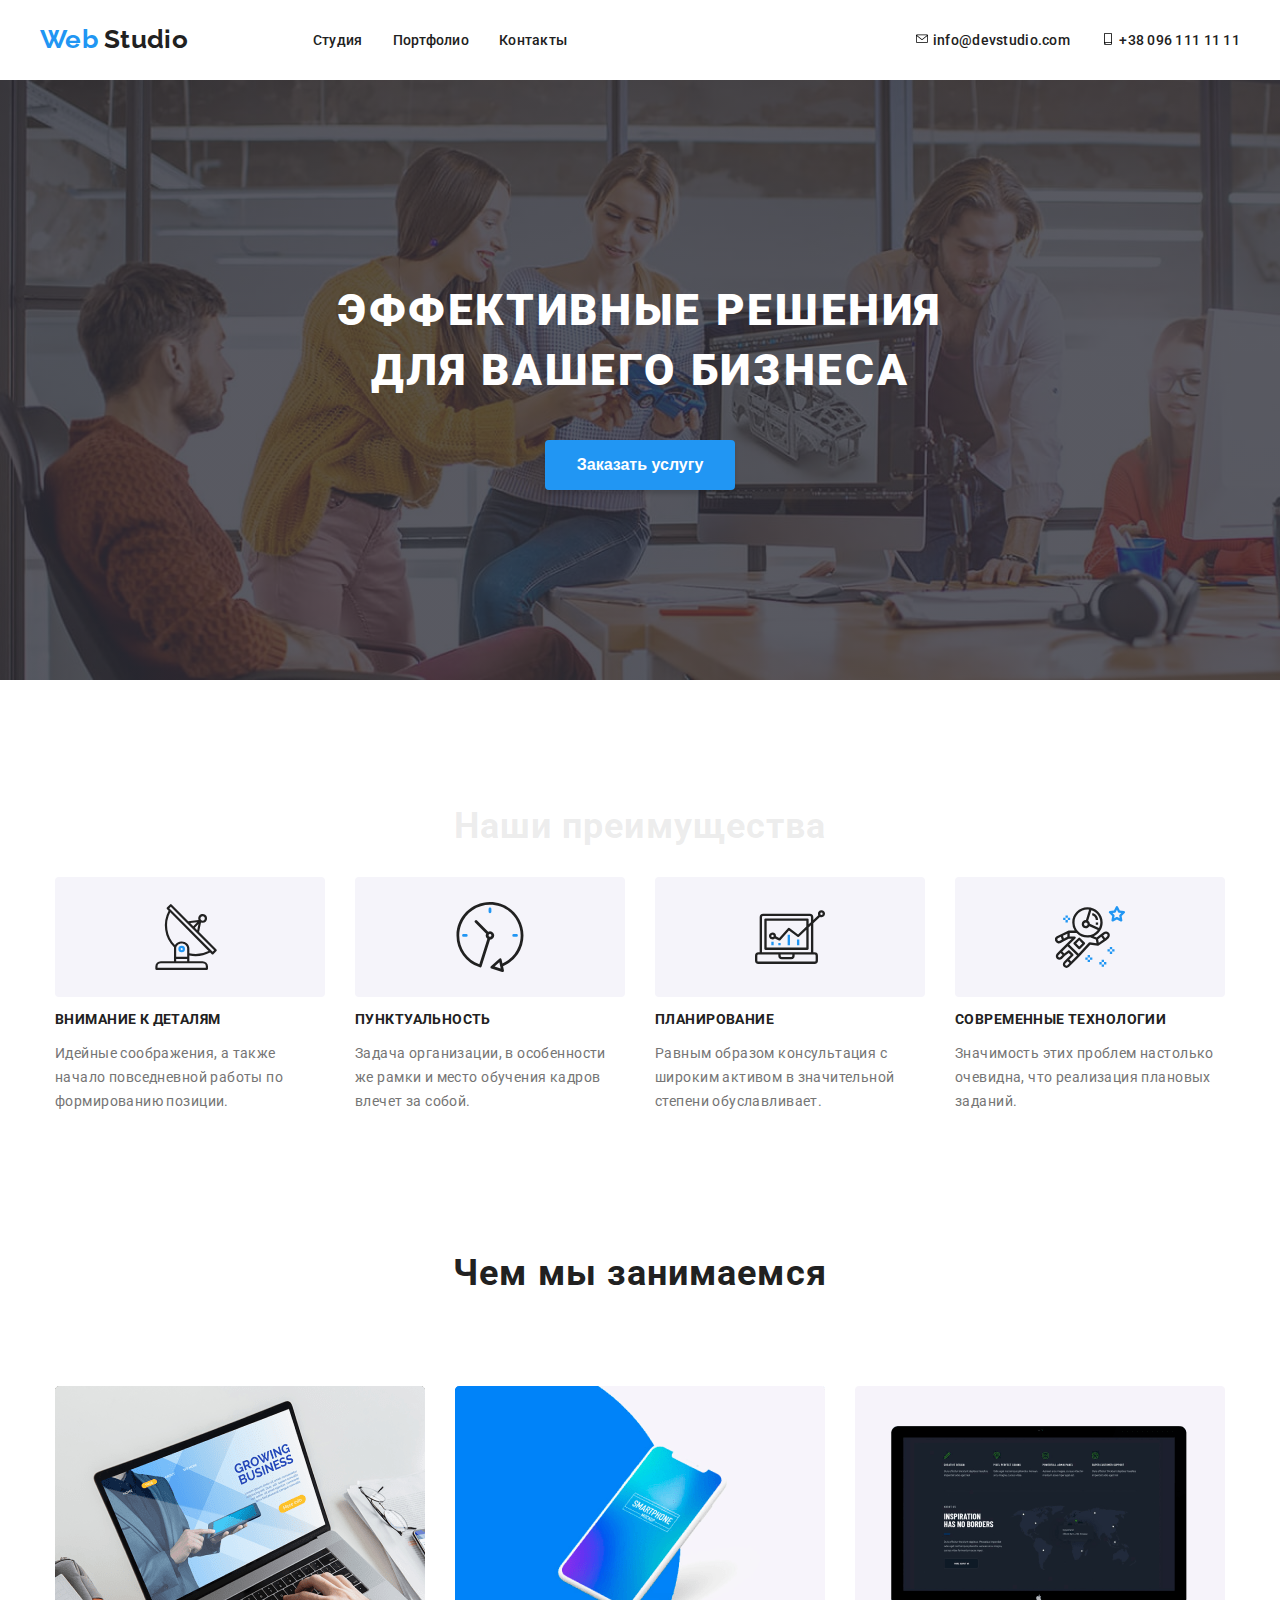
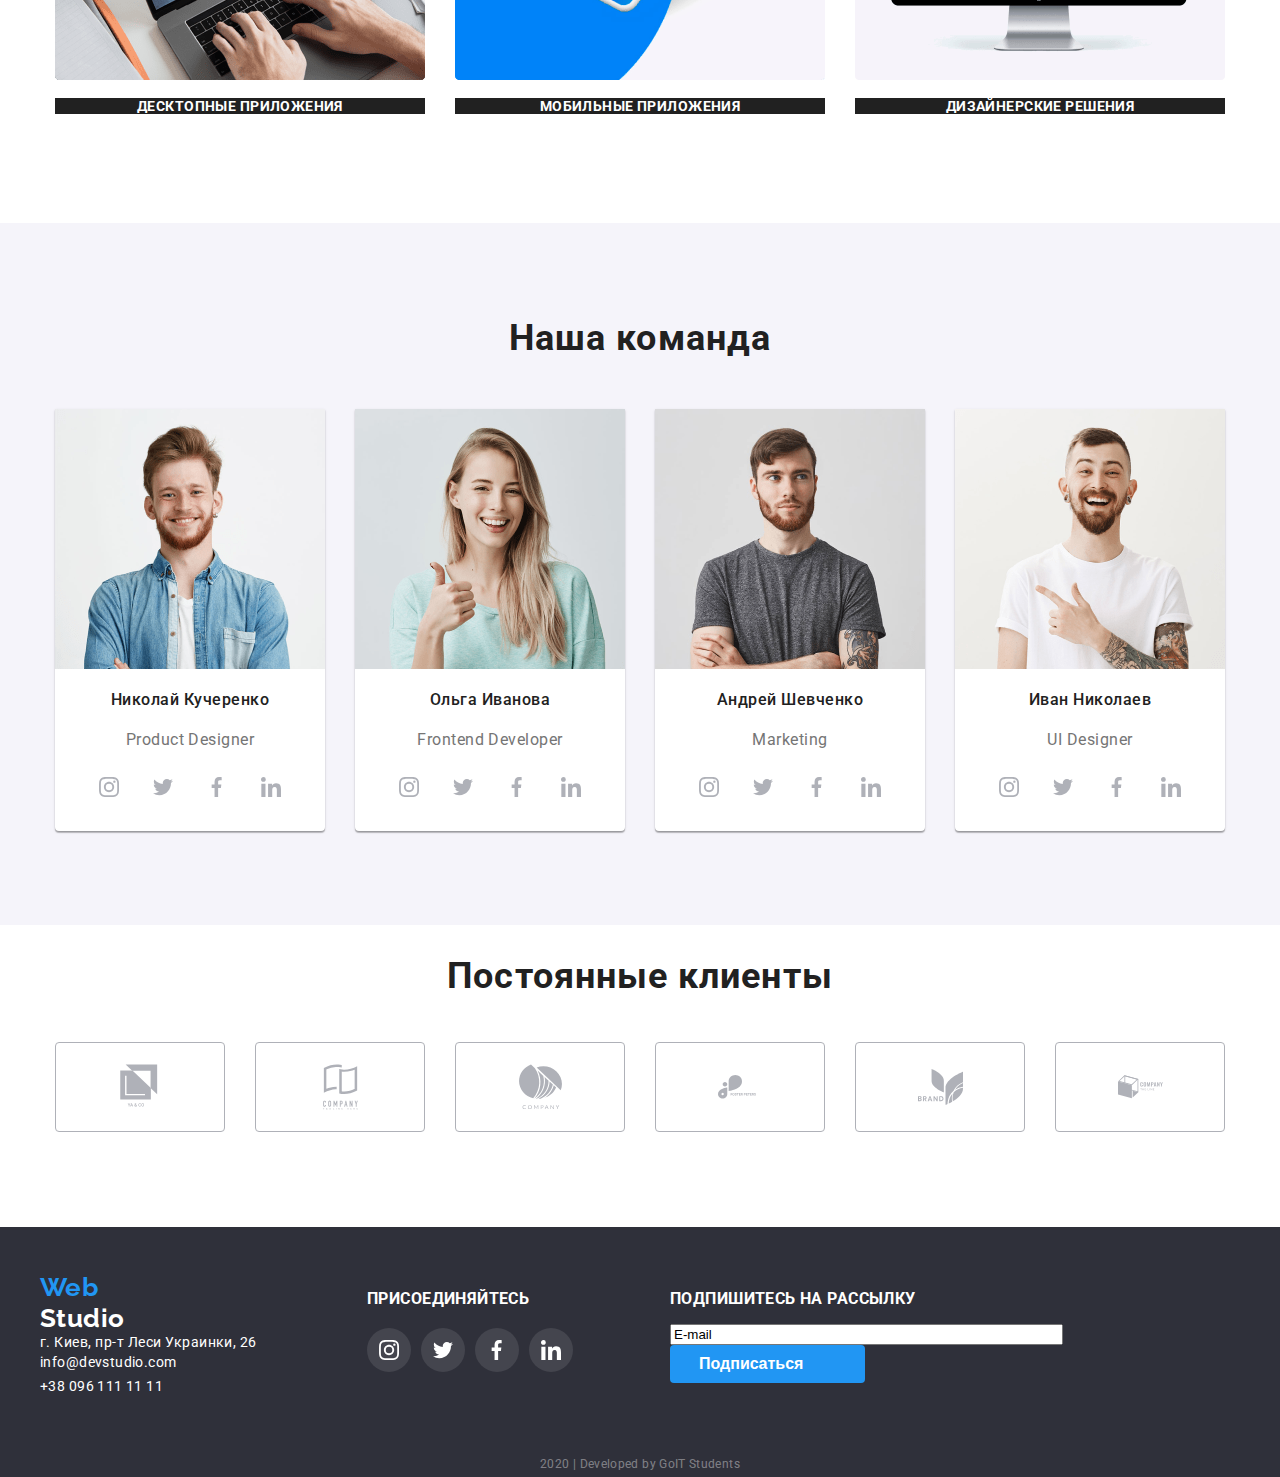
==== index.html @ 15212d1f "1 comm" ====
<!DOCTYPE html>
<html lang="ru">
<head>
  <meta charset="UTF-8">
  <link rel="stylesheet" href="https://fonts.googleapis.com/css2?family=Raleway:wght@400;700;900&family=Roboto:wght@400;700;900&display=swap"> 
  <link rel="stylesheet" href="css/main.css">
  <title>Web Studio</title>
</head>
<body>
  <header>
    <div class="conteiner conteiner-header">
    <nav class="nav-conteiner">
      <a href="/" class="logo"><span class="logo-one">Web</span> Studio</a>
      <ul>
        <li><a href="./index.html">Студия</a></li>
        <li><a href="./portfolio.html">Портфолио</a></li>
        <li><a href="#">Контакты</a></li>
      </ul>
    </nav>
    <div class="contacts">
      <ul>
        <li class="contackt-hover">
          <a href="mailto:info@devstudio.com">
            <svg class="icon-contact">
              <use href="img/sprite.svg#icon-mail"></use>
            </svg>
            info@devstudio.com</a>
        </li>
        <li class="contackt-hover">
          <a href="tel:+380961111111">
            <svg class="icon-contact">
              <use href="img/sprite.svg#icon-phone"></use>
            </svg>
            +38 096 111 11 11</a>
        </li>
      </ul>
    </div>
    </div>
  </header>
  <main>
    <section class="main-section">
      <div class="container hero-section-1 hero-section-2"> 
        <h1 class="hero-title">Эффективные решения для вашего бизнеса</h1>
        <button href="#" class="button-h1">Заказать услугу</button>
      </div>
    </section>
    <section class="qualities">  
      <div class="conteiner qualities-conteiner">
        <h2 class="visually-hidden">Наши преимущества</h2>
        <ul class="qualities-li">
          <li>
            <div class="qualities-box1">
              <a href="" aria-label="satelit" class="border-qualities satelit">
                <svg class="qualities-icon icon-satelit">
                  <use xlink:href="./img/sprite.svg#icon-satelit"></use>
                </svg>
              </a>
              <h3 class="section-subtitle">Внимание к деталям</h3>
              <p>Идейные соображения, 
                а также начало повседневной работы по формированию позиции.</p>
            </div>
          </li>
          <li>
            <div class="qualities-box2">
              <a href="" aria-label="clock" class="border-qualities clock">
                <svg class="qualities-icon icon-clock">
                  <use xlink:href="./img/sprite.svg#icon-clock"></use>
                </svg>
              </a>
              <h3 class="section-subtitle">Пунктуальность</h3>
              <p>Задача организации, 
                в особенности же рамки и место обучения кадров влечет за собой.</p>
            </div>
          </li>
          <li>
            <div class="qualities-box3">
              <a href="" aria-label="laptop" class="border-qualities laptop">
                <svg class="qualities-icon icon-laptop">
                  <use xlink:href="./img/sprite.svg#icon-laptop"></use>
                </svg>
              </a>
              <h3 class="section-subtitle">Планирование</h3>
              <p>Равным образом консультация 
                с широким активом в значительной степени обуславливает.</p>
            </div>
          </li>
          <li>
            <div class="qualities-box4">
              <a href="" aria-label="astronaut" class="border-qualities cosmoman">
                <svg class="qualities-icon icon-astronaut">
                  <use xlink:href="./img/sprite.svg#icon-astronaut"></use>
                </svg>
              </a>
              <h3 class="section-subtitle">Современные технологии</h3>
              <p>Значимость этих проблем настолько очевидна, 
                что реализация плановых заданий.</p>
            </div>
          </li>
        </ul> 
      </div>      
    </section>
    <section class="what-we-do">
      <div class="conteiner we-do-conteiner">
        <h2 class="we-do-item">Чем мы занимаемся</h2>
        <ul class="we-do-li">
          <li>
            <img src="img/desktopapp.png" alt="Десктопные приложения" width="370" height="294">
            <p>Десктопные приложения</p></li>
          <li>
            <img src="img/mobailapp.png" alt="Мобильные приложения" width="370" height="294">
            <p>Мобильные приложения</p></li>
          <li>
            <img src="img/webdesig.png" alt="Дизайнерские решения" width="370" height="294"> 
            <p>Дизайнерские решения</p></li>
        </ul>
    </div>
    </section>
    <section class="our-team">
      <div class="conteiner team-conteiner">
        <h2 class="team-item">Наша команда</h2>
        <ul class="team-li">
          <li>
            <div class="card-team1">   
              <img src="img/john.png" alt="фото мужчины" width="270" height="260">
              <h4>Николай Кучеренко</h4>
              <span class="profession">Product Designer</span>
              <div class="social-link-profile">
                <ul>
                  <li>
                    <a href="" aria-label="instagram" class="social-icon">
                      <svg class="svg-social instagram-icon">
                        <use xlink:href="./img/sprite.svg#icon-instagram"></use>
                      </svg>
                    </a>
                  </li>
                  <li>
                    <a href="" aria-label="twiter" class="social-icon">
                      <svg class="svg-social twiter-icon">
                        <use xlink:href="./img/sprite.svg#icon-twit"></use>
                      </svg>
                    </a>
                  </li>
                  <li>
                    <a href="" aria-label="facebook" class="social-icon">
                      <svg class="svg-social facebook-icon">
                        <use xlink:href="./img/sprite.svg#icon-facebook"></use>
                      </svg>
                    </a>
                  </li>
                  <li>
                    <a href="" aria-label="linkedin" class="social-icon">
                      <svg class="svg-social linkedin-icon">
                        <use xlink:href="./img/sprite.svg#icon-linkedin"></use>
                      </svg>
                    </a>
                  </li>
                </ul>
              </div>
            </div> 
          </li>
          <li>
            <div class="card-team2">
              <img src="img/marta.png" alt="фото женщины" width="270" height="260">
              <h4>Ольга Иванова</h4>
              <span class="profession">Frontend Developer</span>
              <div class="social-link-profile">
                <ul>
                  <li>
                    <a href="" aria-label="instagram" class="social-icon">
                      <svg class="svg-social instagram-icon">
                        <use xlink:href="./img/sprite.svg#icon-instagram"></use>
                      </svg>
                    </a>
                  </li>
                  <li>
                    <a href="" aria-label="twiter" class="social-icon">
                      <svg class="svg-social twiter-icon">
                        <use xlink:href="./img/sprite.svg#icon-twit"></use>
                      </svg>
                    </a>
                  </li>
                  <li>
                    <a href="" aria-label="facebook" class="social-icon">
                      <svg class="svg-social facebook-icon">
                        <use xlink:href="./img/sprite.svg#icon-facebook"></use>
                      </svg>
                    </a>
                  </li>
                  <li>
                    <a href="" aria-label="linkedin" class="social-icon">
                      <svg class="svg-social linkedin-icon">
                        <use xlink:href="./img/sprite.svg#icon-linkedin"></use>
                      </svg>
                    </a>
                  </li>
                </ul>
              </div>
          </div>
          </li>
          <li>
            <div class="card-team3">
              <img src="img/robert.png" alt="фото мужчины" width="270" height="260">
              <h4>Андрей Шевченко</h4>
              <span class="profession">Marketing</span>
              <div class="social-link-profile">
                <ul>
                  <li>
                    <a href="" aria-label="instagram" class="social-icon">
                      <svg class="svg-social instagram-icon">
                        <use xlink:href="./img/sprite.svg#icon-instagram"></use>
                      </svg>
                    </a>
                  </li>
                  <li>
                    <a href="" aria-label="twiter" class="social-icon">
                      <svg class="svg-social twiter-icon">
                        <use xlink:href="./img/sprite.svg#icon-twit"></use>
                      </svg>
                    </a>
                  </li>
                  <li>
                    <a href="" aria-label="facebook" class="social-icon">
                      <svg class="svg-social facebook-icon">
                        <use xlink:href="./img/sprite.svg#icon-facebook"></use>
                      </svg>
                    </a>
                  </li>
                  <li>
                    <a href="" aria-label="linkedin" class="social-icon">
                      <svg class="svg-social linkedin-icon">
                        <use xlink:href="./img/sprite.svg#icon-linkedin"></use>
                      </svg>
                    </a>
                  </li>
                </ul>
              </div>
            </div>
          </li>
          <li>
            <div class="card-team4">
              <img src="img/martin.png" alt="фото мужчины" width="270" height="260">
              <h4>Иван Николаев</h4>
              <span class="profession">UI Designer</span>
              <div class="social-link-profile">
                <ul>
                  <li>
                    <a href="" aria-label="instagram" class="social-icon">
                      <svg class="svg-social instagram-icon">
                        <use xlink:href="./img/sprite.svg#icon-instagram"></use>
                      </svg>
                    </a>
                  </li>
                  <li>
                    <a href="" aria-label="twiter" class="social-icon">
                      <svg class="svg-social twiter-icon">
                        <use xlink:href="./img/sprite.svg#icon-twit"></use>
                      </svg>
                    </a>
                  </li>
                  <li>
                    <a href="" aria-label="facebook" class="social-icon">
                      <svg class="svg-social facebook-icon">
                        <use xlink:href="./img/sprite.svg#icon-facebook"></use>
                      </svg>
                    </a>
                  </li>
                  <li>
                    <a href="" aria-label="linkedin" class="social-icon">
                      <svg class="svg-social linkedin-icon">
                        <use xlink:href="./img/sprite.svg#icon-linkedin"></use>
                      </svg>
                    </a>
                  </li>
                </ul>
              </div>
            </div>
          </li>
        </ul>
      </div>
    </section>
    <section class="our-clients">
      <div class="conteiner clients">
        <h2>Постоянные клиенты</h2>
        <ul class="our-clients-list">
          <li>
            <a href="#" aria-label="company1" class="link-clients">
              <svg class="clients-link">
                <use xlink:href="./img/sprite.svg#icon-logo-1"></use>
              </svg>
            </a>
          </li>
          <li>
            <a href="#" aria-label="company2" class="link-clients">
              <svg class="clients-link">
                <use xlink:href="./img/sprite.svg#icon-logo-2"></use>
              </svg>
            </a>
          </li>
          <li>
            <a href="#" aria-label="company3" class="link-clients">
              <svg class="clients-link">
                <use xlink:href="./img/sprite.svg#icon-logo-3"></use>
              </svg>
            </a>
          </li>
          <li>
            <a href="#" aria-label="company4" class="link-clients">
              <svg class="clients-link">
                <use xlink:href="./img/sprite.svg#icon-logo-4"></use>
              </svg>
            </a>
          </li>
          <li>
            <a href="#" aria-label="company5" class="link-clients">
              <svg class="clients-link">
                <use xlink:href="./img/sprite.svg#icon-logo-5"></use>
              </svg>
            </a>
          </li>
          <li>
            <a href="#" aria-label="company6" class="link-clients">
              <svg class="clients-link">
                <use xlink:href="./img/sprite.svg#icon-logo-6"></use>
              </svg>
            </a>
          </li>
        </ul>
      </div>
    </section>
  </main>
  <footer>
    <div class="conteiner conte-footer">
      <div class="position-adress">
        <a href="/" class="logo"><span class="logo-one">Web</span> Studio</a>
        <address class="footer-adress">
          <a href="https://www.google.com/maps/place/%D0%B1%D1%83%D0%BB.+%D0%9B%D0%B5%D1%81%D0%B8+%D0%A3%D0%BA%D1%80%D0%B0%D0%B8%D0%BD%D0%BA%D0%B8,+26,+%D0%9A%D0%B8%D0%B5%D0%B2,+02000/data=!4m2!3m1!1s0x40d4cf0e033ecbe9:0x57a4dffefec77da0?sa=X&ved=2ahUKEwi7kYGuuuXpAhXl-SoKHeesCl4Q8gEwAHoECAsQAQ" target="_blank">
          г. Киев, пр-т Леси Украинки, 26</a>
          <div class="footer-contacts footer-phone">
            <a href="mailto:info@devstudio.com">info@devstudio.com</a>
            <a href="tel:+380961111111">+38 096 111 11 11</a>
          </div>  
        </address>
      </div>
      <div class="join-us">
        <h3>присоединяйтесь</h3>
        <div class="footer-link">
          <ul>
            <li>
              <a href="#" aria-label="instagram"  class="footer-social-icons">
                <svg class="footer-icon">
                  <use xlink:href="./img/sprite.svg#icon-instagram"></use>
                </svg>
              </a>
            </li>
            <li>
              <a href="#" aria-label="twiter" class="footer-social-icons">
                <svg class="footer-icon">
                  <use xlink:href="./img/sprite.svg#icon-twit"></use>
                </svg>
              </a>
            </li>
            <li>
              <a href="#" aria-label="facebook" class="footer-social-icons">
                <svg class="footer-icon">
                  <use xlink:href="./img/sprite.svg#icon-facebook"></use>
                </svg>
              </a>
            </li>
            <li>
              <a href="#" aria-label="linkedin" class="footer-social-icons">
                <svg class="footer-icon">
                  <use xlink:href="./img/sprite.svg#icon-linkedin"></use>
                </svg>
              </a>
            </li>
          </ul>
        </div>
      </div>
      <div class="sing-up">
        <h3>Подпишитесь на рассылку</h3>
        <form action="#">
         <input type="text" name="E-mail" value="E-mail" size="46">
         <input type="submit" value="Подпиcаться" class="button2">
        </form>
      </div>  
    </div>
    <div class="dev">2020 | Developed by GoIT Students </div>
  </footer>
</body>
</html>
---- css/main.css ----
:root {
    --font-logo: 'Raleway', sans-serif;
    --font-text: 'Roboto', sans-serif;
    --color-text:  #212121;
    --color-svg: #FFFFFF;
    --bg-color: rgba(47, 48, 58, 0.8);
    --icon-hover: #2196F3;
    --svg-fill: #AFB1B8;
    --footer-icon: rgba(255, 255, 255, 0.1);
    --icon-portfolio: rgba(33, 150, 243, 0.9);
    --clients-hover: #2196F3;

}

body {
    font-family: var(--font-text);
    letter-spacing: 0.03em;
    color: var(--color-text);
    margin: 0;
    
}

.conteiner {
    width: 1200px;
    display: flex;
    margin: auto;
}

a {
    text-decoration: none;
    color: var(--color-text);
    Font-family: var(--font-text);
}

ul {
    list-style-type: none;
}

a:hover, a:focus {
    color: #2196F3;
}

.logo {
    font-family: var(--font-logo);
    font-weight: bold;
    font-style: normal;
    font-size: 26px;
    line-height: 31px;
    margin-right: 85px;
}

.logo-one {
    color: #2196F3;
}

header {
    font-style: normal;
    font-weight: 500;
    font-size: 14px;
    line-height: 16px;
    letter-spacing: 0.02em;
    padding-top: 24px;
    padding-bottom: 25px;
}

.contacts {
    color: #757575;
    margin-left: auto;
    justify-content: row;
}

.contacts li:not(:last-child),
.nav-conteiner li:not(:last-child) {
    margin-right: 30px;
}

.icon-contact {
    width: 16px;
    height: 12px;
}

.contackt-hover:hover {
    fill: #2196F3;
}

.conteiner-header  {
    display: flex;
    justify-content: center;
    padding-left: 15px;
    padding-right: 15px;
   
    margin-bottom: 0;
}

.nav-conteiner {
    display: flex;
    justify-content: center;
    align-items: center;
}

.conteiner-header ul {
    display: flex;
    margin: 0;
}

.hero-section-1 {
    margin: auto;
    height: 600px;
    background-image: linear-gradient(var(--bg-color), var(--bg-color)), url(../img/Header-img.jpg) ;
}

.hero-title {
    margin: auto;
    padding-top: 200px;
    margin-bottom: 40px;
    font-weight: 900;
    font-size: 44px;
    line-height: 60px;
    text-align: center;
    letter-spacing: 0.06em;
    text-transform: uppercase;
    color: #FFFFFF;
    max-width: 700px;
    
}

.button-h1 {
    display: block;
    margin: 0 auto;
    font-weight: bold;
    font-size: 16px;
    line-height: 30px;
    text-align: center;
    color: #FFFFFF;
    background: #2196F3;
    box-shadow: 0px 4px 4px rgba(0, 0, 0, 0.15);
    border-radius: 4px;
    padding: 10px 32px;
    cursor: pointer;
    border: none;
}



.qualities-icon {
    width: 70px;
    height: 70px;
}

.qualities-conteiner,
.we-do-conteiner,
.team-conteiner {
    display: flex;
    flex-direction: column;
    margin-top: 95px;
}

.qualities-li {
    display: flex;
    align-items: center;
    justify-content: space-beteen  ;
    margin: 0;
    margin-left: 15px;
    margin-right: 15px;
    padding: 0;
}

.we-do-conteiner ul {
    display: flex;
    margin: 0;
    padding: 0;
    padding-left: 15px;
    padding-right: 15px;
}

.we-do-item {
    margin-bottom: 92px;
}

.team-conteiner ul {
    display: flex;
    margin: 0;
    padding: 0;
    padding-left: 15px;
    padding-right: 15px;
    justify-content: space-between;
}

.team-conteiner {
    height: 702px;

   
}

.team-item {
    margin-top: 94px;
    margin-bottom: 50px;
}

.card-team1,
.card-team2,
.card-team3,
.card-team4 {
    display: flex;
    flex-direction: column;
    justify-content: flex-start;
    height: 422px;
    width: 270px;
    background: #FFFFFF;
    box-shadow: 0px 2px 1px rgba(0, 0, 0, 0.2), 0px 1px 1px rgba(0, 0, 0, 0.14), 0px 1px 3px rgba(0, 0, 0, 0.12);
    border-radius: 0px 0px 4px 4px;
}


.social-icon {
    margin: 0;
    display: flex;
    justify-content: center;
    align-items: center;
    width: 44px;
    height: 44px;
    border-radius: 50%;
    fill: var(--svg-fill);
}

.social-icon:hover,
.social-icon:focus {
    fill: var(--color-svg);
    background-color: var(--icon-hover);
}

.svg-social {
    width: 20px;
    height: 20px;
}

.clients {
    display: flex;
    justify-content: center;
    flex-direction: column;
    
}

.qualities-li li+li, 
.we-do-li li+li,
.team-li li+li {
    margin-left: 30px;
}

.social-link-profile ul li {
    margin: 0;
}

.social-link-profile ul {
    margin: 16px 32px;
    padding: 0;
}

.border-qualities {
    display: flex;
    justify-content: center;
    align-items: center;
    width: 270px;
    height: 120px;
    background: #F5F4FA;
    border-radius: 4px;
}

.section-subtitle {
    font-weight: bold;
    font-size: 14px;
    line-height: 16px;
    letter-spacing: 0.03em;
    text-transform: uppercase;
}

.qualities p {
    font-size: 14px;
    line-height: 24px;
    letter-spacing: 0.03em;
    font-style: normal;
    font-weight: normal;
    color: #757575;
}


h2 {
    font-weight: bold;
    font-size: 36px;
    line-height: 42px;
    text-align: center;
    letter-spacing: 0.03em;
}

.what-we-do{
    margin-bottom: 92px;
}

.what-we-do p {
    font-style: normal;
    font-weight: bold;
    font-size: 14px;
    line-height: 16px;
    text-align: center;
    letter-spacing: 0.03em;
    text-transform: uppercase;
    color: #FFFFFF;
    background-color: var(--color-text);
    /*бекграунд для подстветки текста*/
}

.our-team {
    font-weight: 500;
    font-size: 16px;
    line-height: 19px;
    text-align: center;
    letter-spacing: 0.03em;
    background: #F5F4FA;
}

.our-team h4 {
    font-weight: 500;
    font-size: 16px;
    line-height: 19px;
    text-align: center;
    letter-spacing: 0.03em;
}

.profession {
    font-weight: normal;
    font-size: 16px;
    line-height: 19px;
    text-align: center;
    letter-spacing: 0.03em;
    color: #757575;
}

footer, footer a {
    background-color: #2F303A;
    color: #FFFFFF;
}

.footer-contacts {
    font-style: normal;
    font-weight: normal;
    font-size: 14px;
    line-height: 24px;
    letter-spacing: 0.03em;
    color: rgba(255, 255, 255, 0.6);
    display: flex;
}

.join-us, .sing-up {
    font-weight: normal;
    font-size: 14px;
    letter-spacing: 0.03em;
    text-transform: uppercase;
    color: #FFFFFF;
}

.dev {
    font-size: 12px;
    line-height: 24px;
    text-align: center;
    letter-spacing: 0.03em;
    color: rgba(255, 255, 255, 0.4);
    height: 25px;
}

.project a {
    font-style: normal; 
    font-weight: 500; 
    font-size: 16px; 
    line-height: 26px; 
    text-align: center; 
    letter-spacing: 0.03em; 
    background: #F5F4FA;
    border-radius: 4px;
}

.project a:hover, .project a:focus {
    color: #FFFFFF;
    background: #2196F3;
}

.project h3 {
    font-style: normal;
    font-weight: bold;
    font-size: 18px;
    line-height: 36px;
    letter-spacing: 0.06em;
}

.our-clients-list {
    display: flex;
    justify-content: space-between;
    padding: 0;
    margin-bottom: 95px;
    padding-left: 15px;
    padding-right: 15px;
}

.our-clients-list li {
    display: flex;
    justify-content: center;
    align-items: center;
    
}


.link-clients {
    display: flex;
    justify-content: center;
    align-items: center;
    width: 170px;
    height: 90px;
    padding: 0;
    border: 1px solid #AFB1B8;
    box-sizing: border-box;
    border-radius: 4px;

}

.link-clients:hover {
    border-color: #2196F3;
}

.clients-link {
    width: 45px;
    height: 50px;
    fill: var(--svg-fill);
}

.link-clients:hover .clients-link {
    fill: #2196F3;
}

.project p {
    font-size: 16px;
    line-height: 30px;
    letter-spacing: 0.03em;
    color: #757575;
}

.our-portfolio {
    display: flex;
    flex-direction: column;
    align-items: cnter;
    justify-content: space-betwen;
}

.project-link {
    display: flex;
    justify-content: center;
    padding: 0;
}

.project-link li {
    background: #F5F4FA;
    
}

.project-link li:not(:first-child) {
    margin-left: 10px;
}

.project-link li a {
    border-radius: 4px;
    padding: 6px 22px;
}

.card-position {
    display: flex;
    flex-wrap: wrap;
    margin-bottom: 94px;
}

.card-li {
    display: flex;
    flex-wrap: wrap;
    padding: 0;
}

.card-portfolio {
    width: 370px;
    height: 404px;
    margin-right: 30px;
    border: 1px solid #EEEEEE;
    box-sizing: border-box;
}

.card-portfolio:hover {
    box-shadow: 1px 4px 6px rgba(0, 0, 0, 0.16), 0px 4px 4px rgba(0, 0, 0, 0.06), 0px 1px 1px rgba(0, 0, 0, 0.12);
}

.first-card:hover img {
    width: 370px;
    height: 294px;
    background-image: linear-gradient(var(--icon-portfolio), var(--icon-portfolio)), url(/img/first-card.jpg);

}

.first-content {
    position: relative;
}

.card-portfolio li:not(img) {
    padding-left: 24px;
}

.card-portfolio:nth-child(n + 4) {
    margin-top: 30px;
}

.card-portfolio:nth-child(3n) {
    margin-right: 0;
}

.card-content h3 {
    margin: 0;
    margin-top: 20px;
    margin-bottom: 4px;
    padding-left: 24px;
}
 
.card-content p {
    margin: 0;
    padding-left: 24px;
    margin-bottom: 20px;
}

.conteiner .contacts {
    margin-left: auto;
    display: flex;
    align-items: center;
}

.footer-adress {
    font-style: normal;
    font-size: 14px;
}

.conte-footer {
    justify-content: space-between;
    height: 225px;
    padding-left: 15px; 
    padding-right: 15px;
}

.position-adress {
    width: 230px;
    flex-direction: column ;
    justify-content: flex-start;
    margin-top: 45px;
}


.footer-phone {
    display: flex;
    flex-direction: column ;

}

.join-us {
    margin-top: 45px;
    width: 206px;
}

.sing-up {
    margin-top: 45px;
    width: 570px;
}

.visually-hidden {
    color: rgba(163, 160, 160, 0.2);;
}

.button2 {
    padding: 10px 62px 10px 29px;
    color: #FFFFFF;
    border-radius: 4px;
    background-color: #2196F3;
    font-weight: bold;
    font-size: 16px;
    border: none;
}

.footer-link ul{
    display: flex;
    padding: 0;
    margin-top: 20px;
}

.footer-link ul li:not(:first-child) {
    margin-left: 10px;
}

.footer-social-icons {
    display: flex;
    margin-right: auto;
    justify-content: center;
    align-items: center;
    width: 44px;
    height: 44px;
    fill: var(--color-svg);
    background-color: var(--footer-icon);
    border-radius: 50%;
}

.footer-social-icons:hover,
.footer-social-icons:focus {
    background-color: var(--icon-hover);
}

.footer-icon {
    width: 20px;
    height: 20px;
}
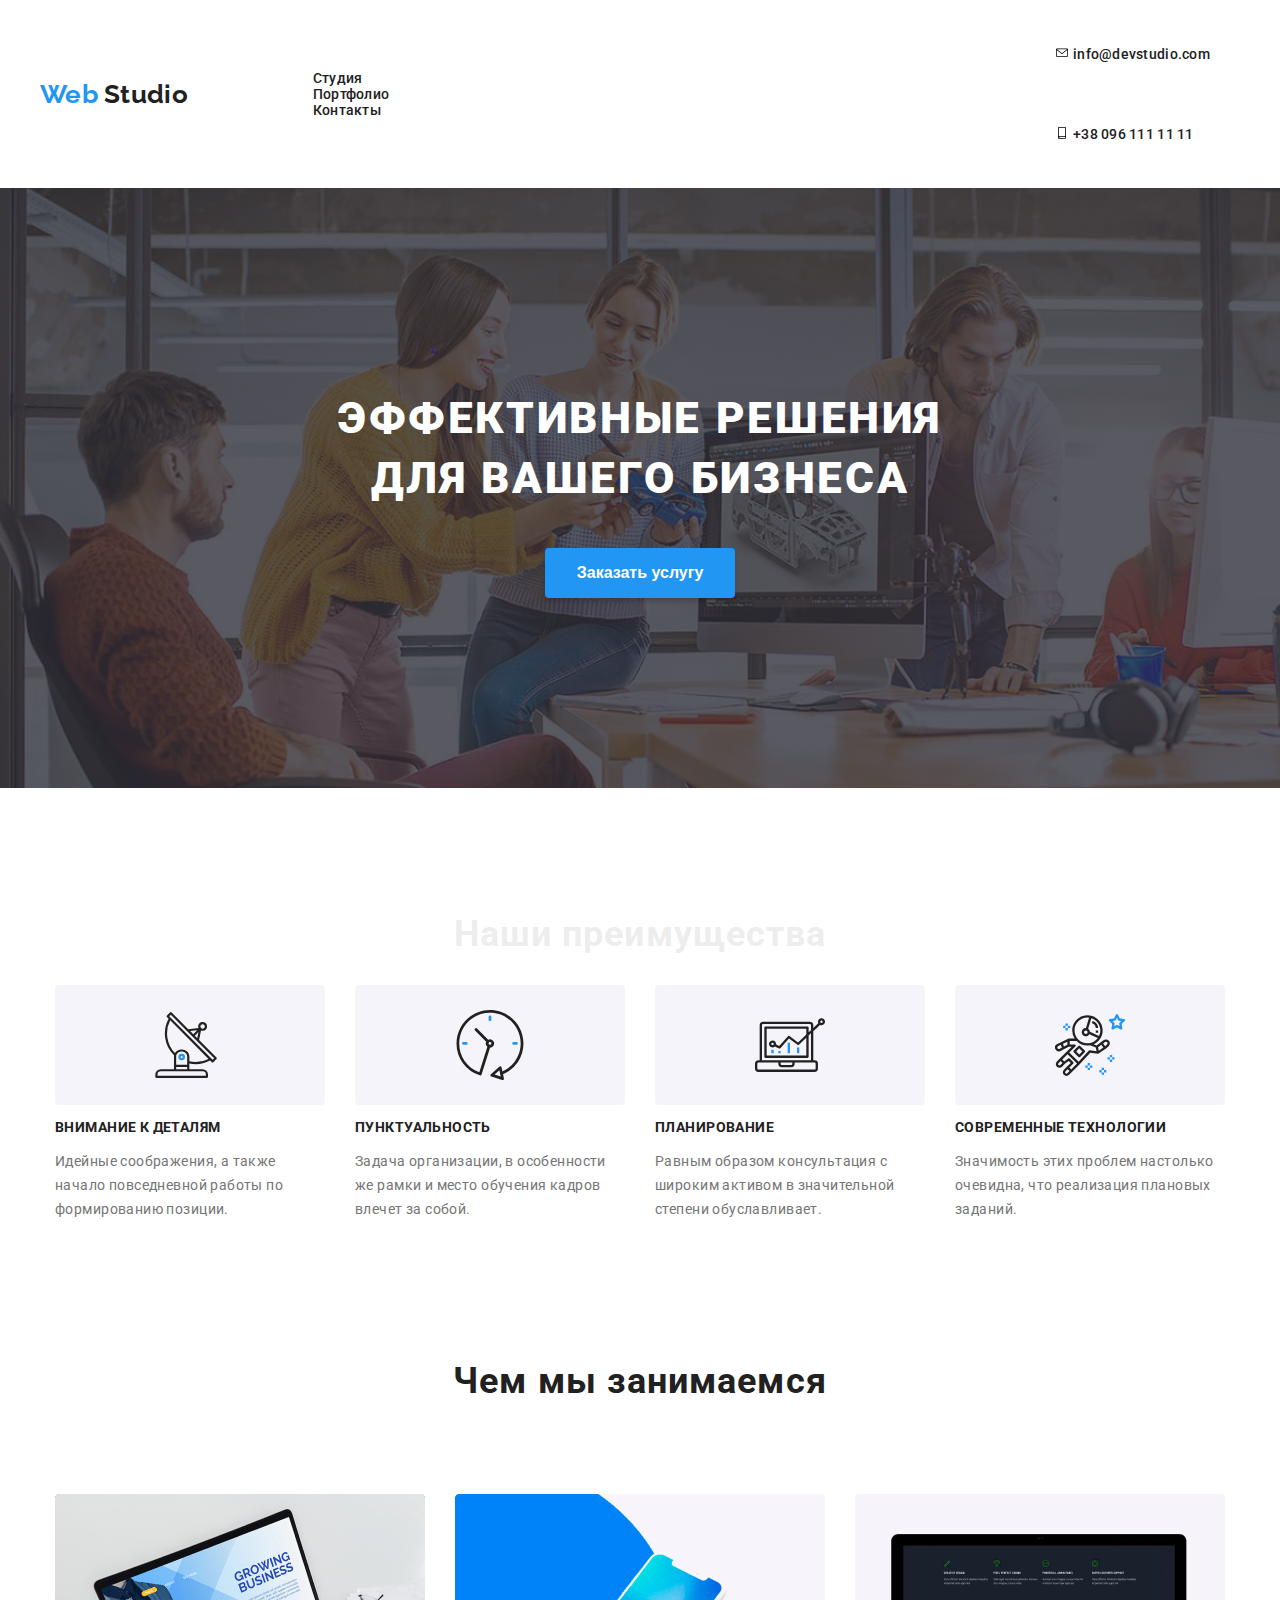
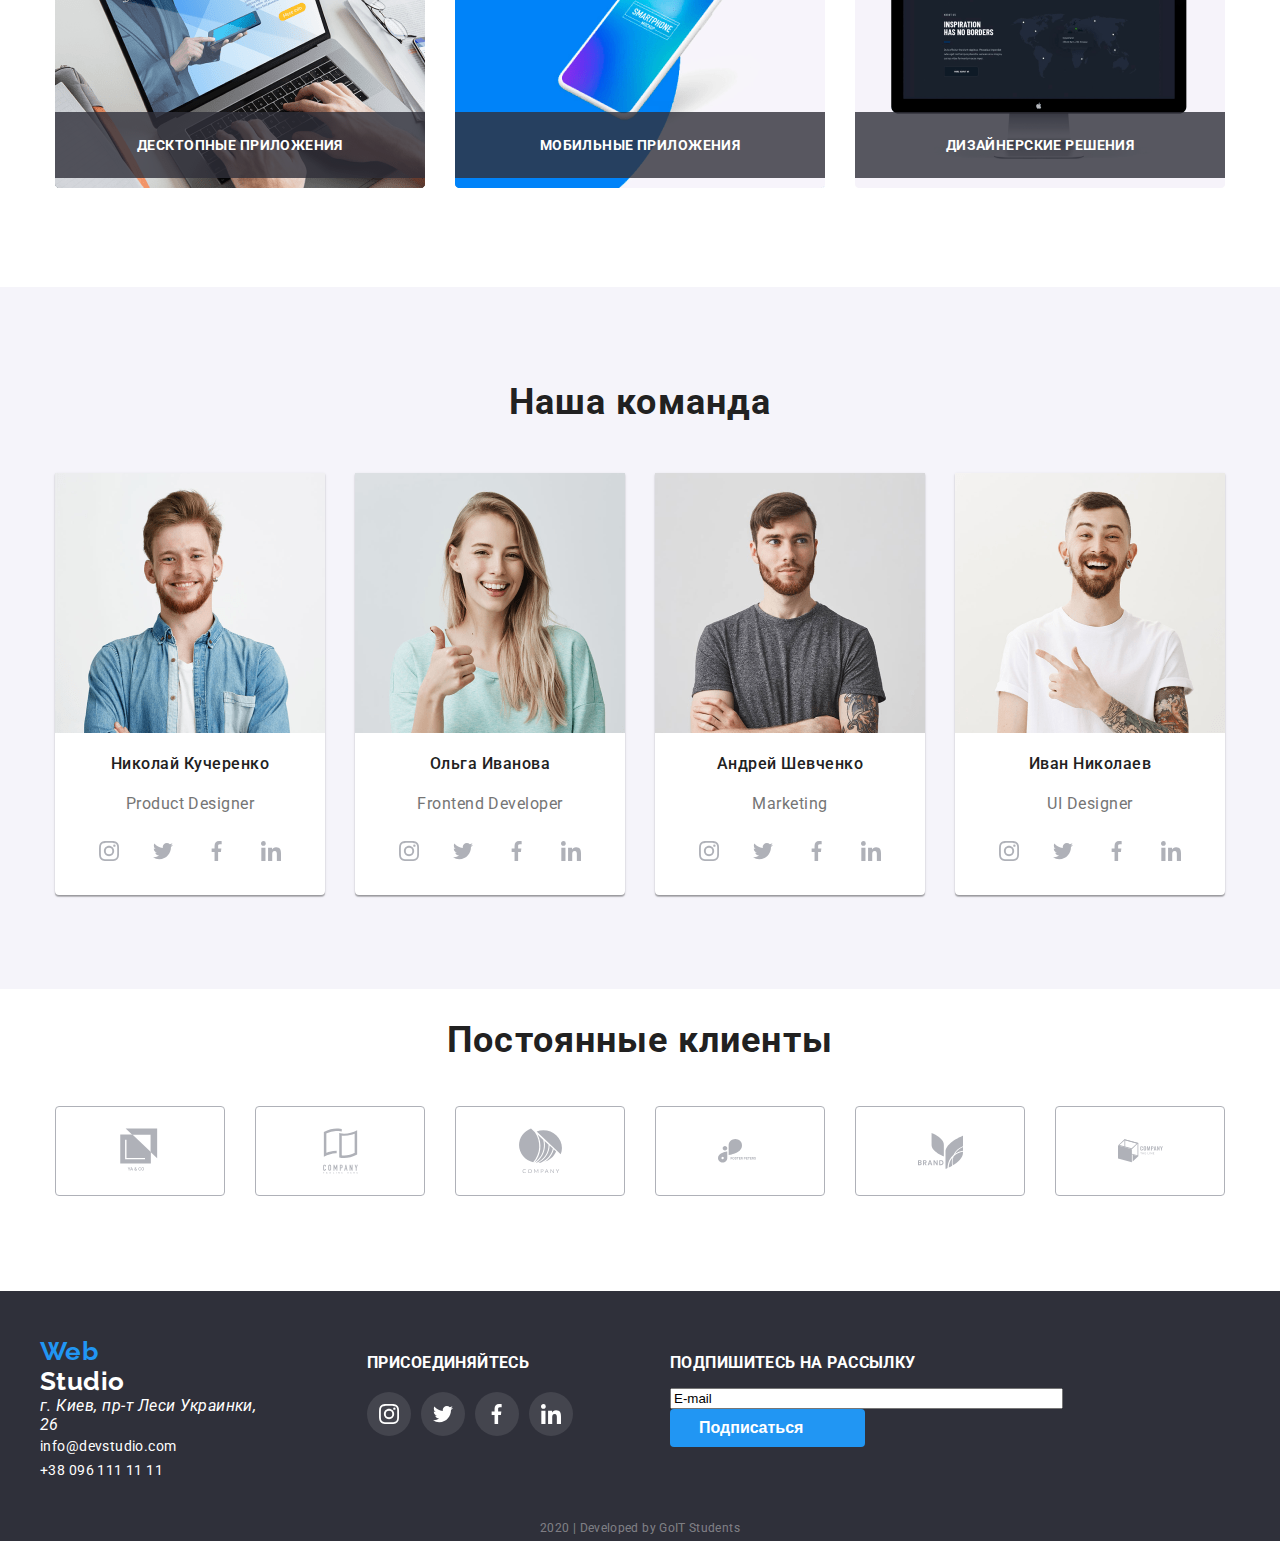
==== commit ccf93480: "fix" ====
--- a/index.html
+++ b/index.html
@@ -103,15 +103,15 @@
       <div class="conteiner we-do-conteiner">
         <h2 class="we-do-item">Чем мы занимаемся</h2>
         <ul class="we-do-li">
-          <li>
+          <li class="we-do-point">
             <img src="img/desktopapp.png" alt="Десктопные приложения" width="370" height="294">
-            <p>Десктопные приложения</p></li>
-          <li>
+            <p class="we-do-do">Десктопные приложения</p></li>
+          <li class="we-do-point">
             <img src="img/mobailapp.png" alt="Мобильные приложения" width="370" height="294">
-            <p>Мобильные приложения</p></li>
-          <li>
+            <p class="we-do-do">Мобильные приложения</p></li>
+          <li class="we-do-point">
             <img src="img/webdesig.png" alt="Дизайнерские решения" width="370" height="294"> 
-            <p>Дизайнерские решения</p></li>
+            <p class="we-do-do">Дизайнерские решения</p></li>
         </ul>
     </div>
     </section>
--- a/css/main.css
+++ b/css/main.css
@@ -45,7 +45,6 @@
     font-weight: bold;
     font-style: normal;
     font-size: 26px;
-    line-height: 31px;
     margin-right: 85px;
 }
 
@@ -57,16 +56,55 @@
     font-style: normal;
     font-weight: 500;
     font-size: 14px;
-    line-height: 16px;
     letter-spacing: 0.02em;
-    padding-top: 24px;
-    padding-bottom: 25px;
+}
+
+.nav-list {
+    margin: 0;
+    padding: 0;
+    display: flex;
+    align-items: center;
+}
+
+.nav-link {
+    display: flex;
+    line-height: 80px;
+    position: relative;
+}
+
+.active-link::after {
+    content: '';
+    position: absolute;
+    bottom: 0;
+    left: 0;
+    height: 4px;
+    width: 100%;
+    background-color: #2196F3;
+    border-radius: 2px;
+}
+
+
+.nav-link:hover::after {
+    content: '';
+    position: absolute;
+    bottom: 0;
+    left: 0;
+    height: 4px;
+    width: 100%;
+    background-color: #2196F3;
+    border-radius: 2px;
 }
 
 .contacts {
+    display: flex;
+    justify-content: center;
     color: #757575;
     margin-left: auto;
-    justify-content: row;
+    line-height: 80px;
+}
+
+.contacts-link {
+    display: flex;
 }
 
 .contacts li:not(:last-child),
@@ -80,6 +118,7 @@
 }
 
 .contackt-hover:hover {
+    color: #2196F3;
     fill: #2196F3;
 }
 
@@ -98,10 +137,6 @@
     align-items: center;
 }
 
-.conteiner-header ul {
-    display: flex;
-    margin: 0;
-}
 
 .hero-section-1 {
     margin: auto;
@@ -165,7 +200,7 @@
     padding: 0;
 }
 
-.we-do-conteiner ul {
+.we-do-conteiner .we-do-li {
     display: flex;
     margin: 0;
     padding: 0;
@@ -173,8 +208,24 @@
     padding-right: 15px;
 }
 
+
+
 .we-do-item {
     margin-bottom: 92px;
+}
+
+.we-do-point {
+    position: relative;
+}
+
+.we-do-do {
+    position: absolute;
+    right: 0;
+    left: 0;
+    bottom: 0;
+    padding: 25px 25px;
+    background: rgba(47, 48, 58, 0.8);
+
 }
 
 .team-conteiner ul {
@@ -247,6 +298,8 @@
     margin-left: 30px;
 }
 
+
+
 .social-link-profile ul li {
     margin: 0;
 }
@@ -305,8 +358,6 @@
     letter-spacing: 0.03em;
     text-transform: uppercase;
     color: #FFFFFF;
-    background-color: var(--color-text);
-    /*бекграунд для подстветки текста*/
 }
 
 .our-team {
@@ -381,6 +432,7 @@
 .project a:hover, .project a:focus {
     color: #FFFFFF;
     background: #2196F3;
+    
 }
 
 .project h3 {
@@ -493,15 +545,13 @@
     box-shadow: 1px 4px 6px rgba(0, 0, 0, 0.16), 0px 4px 4px rgba(0, 0, 0, 0.06), 0px 1px 1px rgba(0, 0, 0, 0.12);
 }
 
-.first-card:hover img {
-    width: 370px;
-    height: 294px;
-    background-image: linear-gradient(var(--icon-portfolio), var(--icon-portfolio)), url(/img/first-card.jpg);
-
-}
-
-.first-content {
+.first-card {
     position: relative;
+}
+
+.card-text {
+    position: absolute;
+    top: 0;
 }
 
 .card-portfolio li:not(img) {
@@ -528,13 +578,13 @@
     padding-left: 24px;
     margin-bottom: 20px;
 }
-
+/*
 .conteiner .contacts {
     margin-left: auto;
     display: flex;
     align-items: center;
 }
-
+*/\
 .footer-adress {
     font-style: normal;
     font-size: 14px;
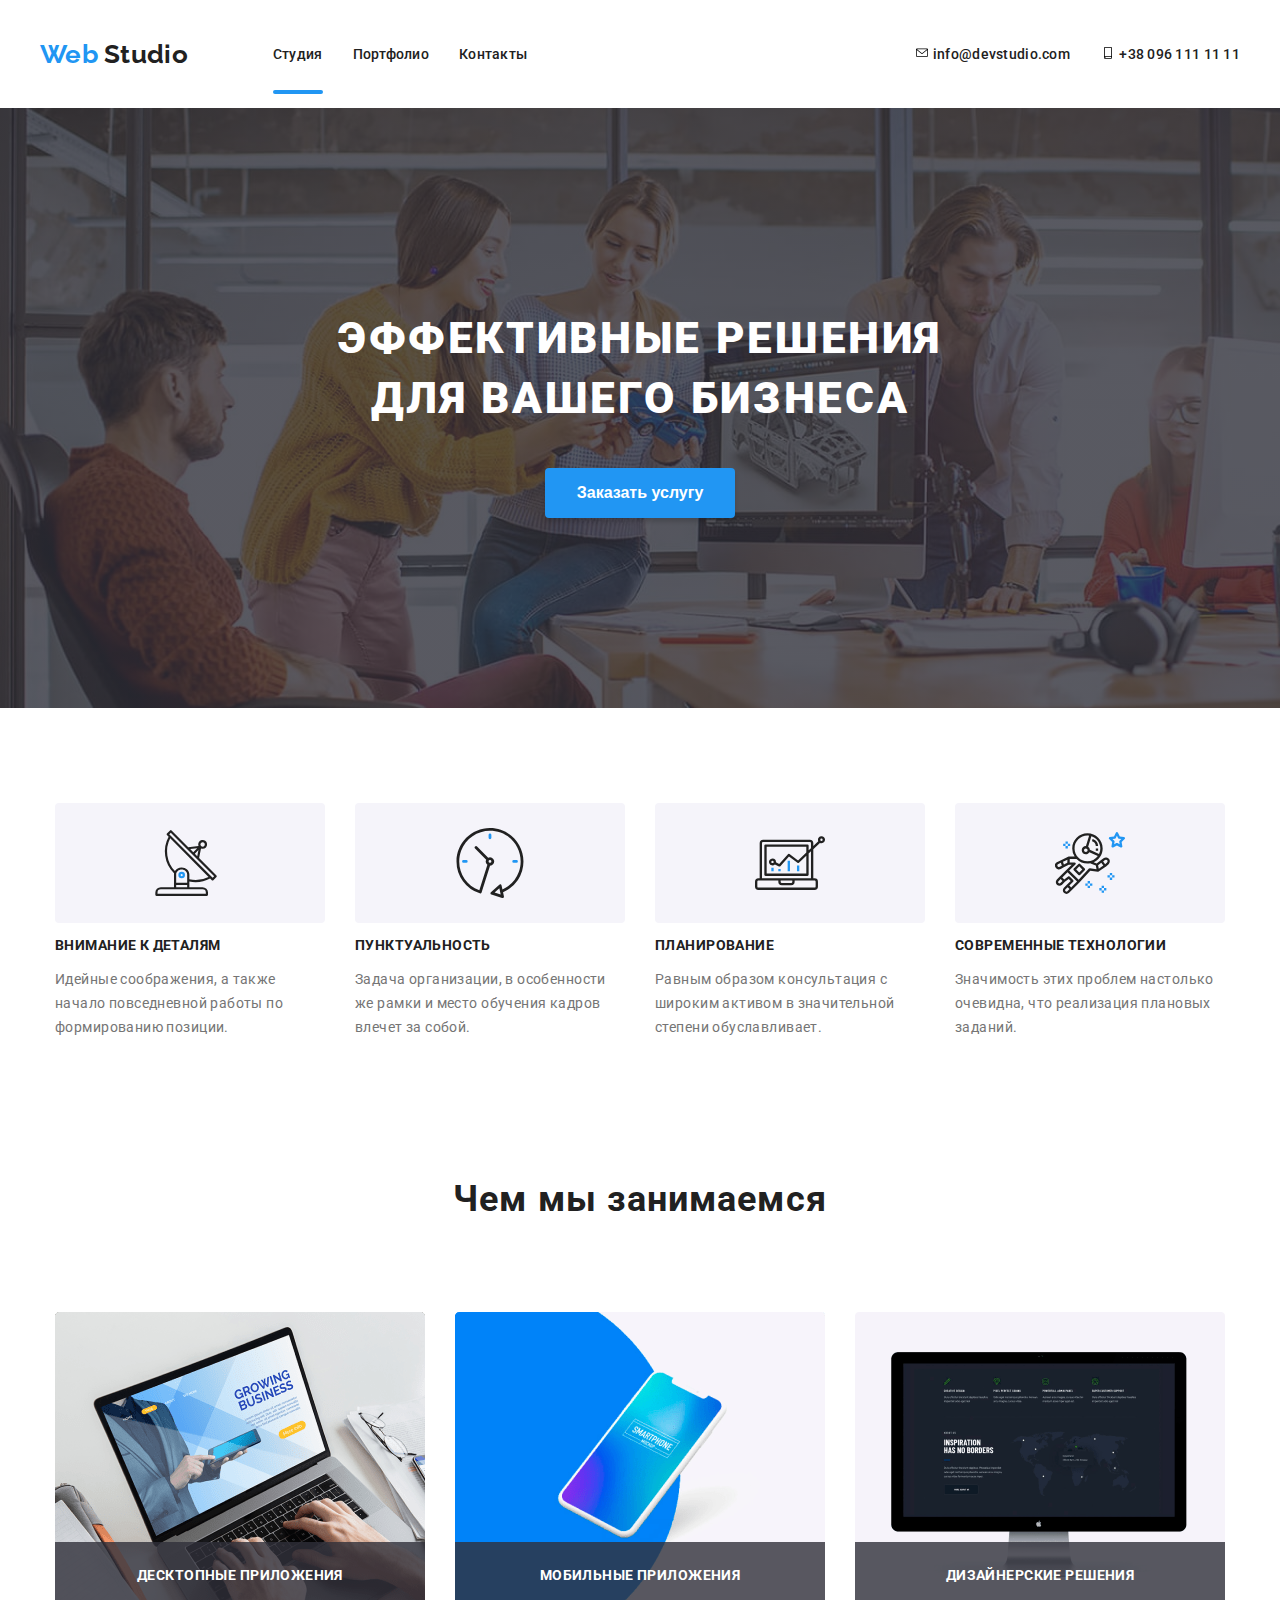
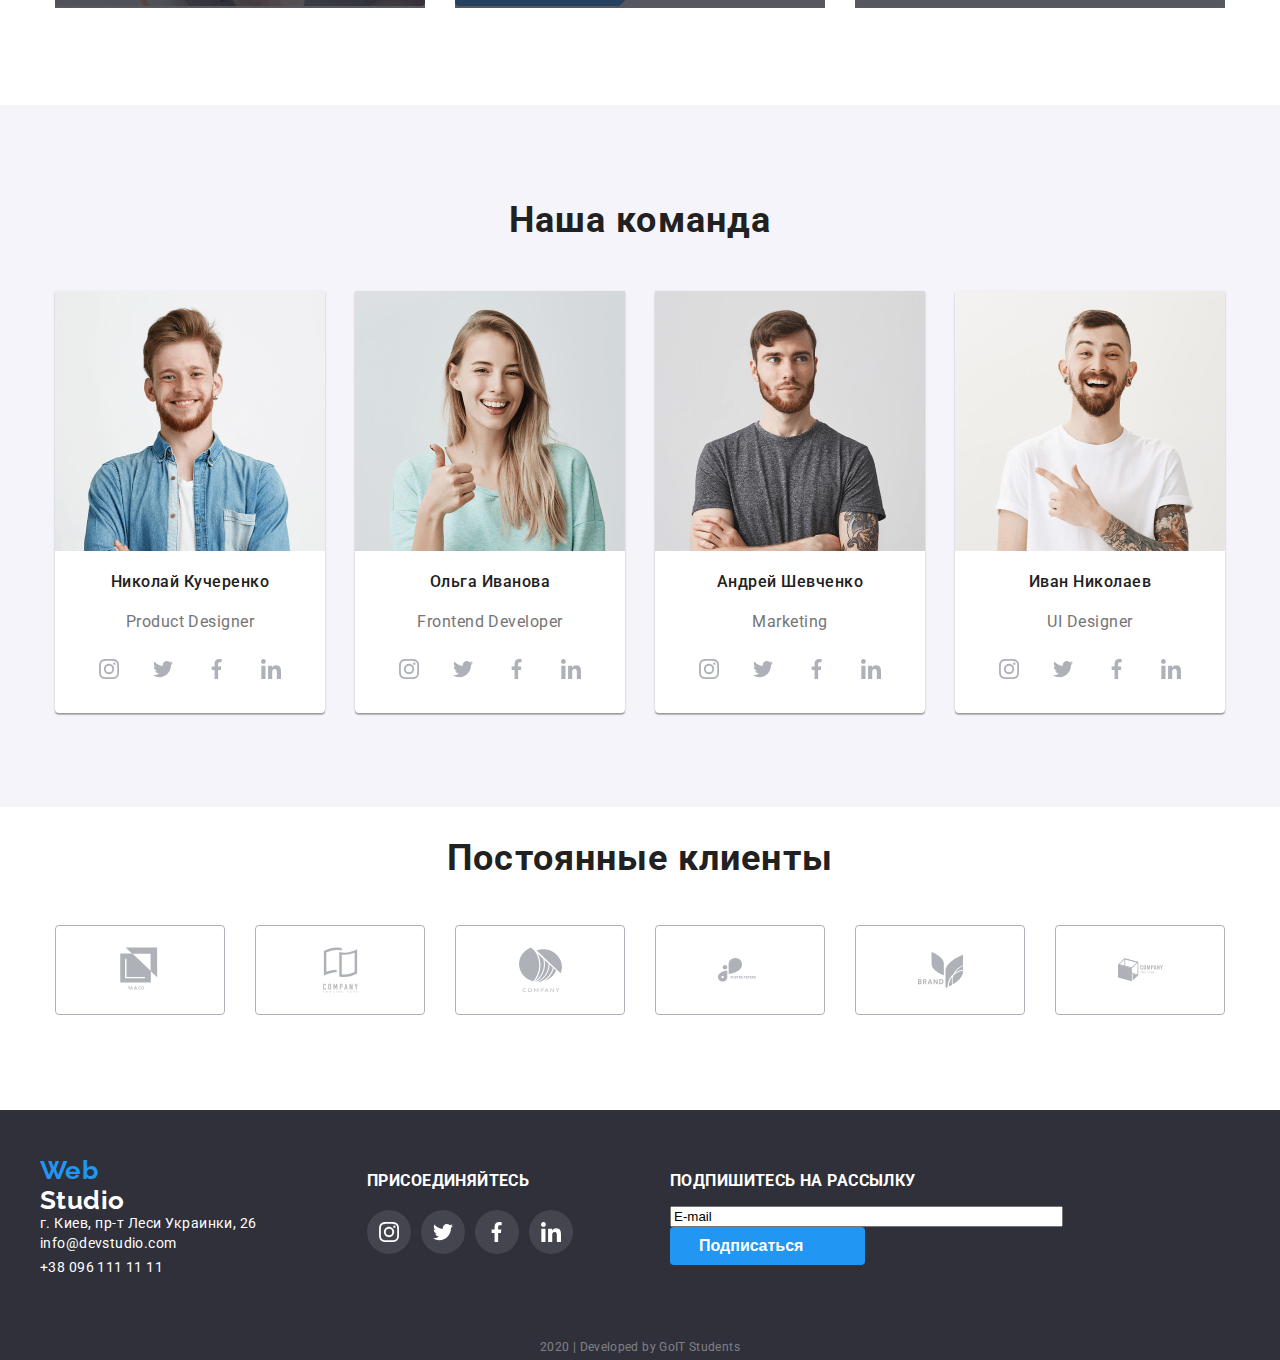
==== commit 251df845: "dz5" ====
--- a/index.html
+++ b/index.html
@@ -11,16 +11,16 @@
     <div class="conteiner conteiner-header">
     <nav class="nav-conteiner">
       <a href="/" class="logo"><span class="logo-one">Web</span> Studio</a>
-      <ul>
-        <li><a href="./index.html">Студия</a></li>
-        <li><a href="./portfolio.html">Портфолио</a></li>
-        <li><a href="#">Контакты</a></li>
+      <ul class="nav-list">
+        <li><a href="./index.html" class="nav-link active-link">Студия</a></li>
+        <li><a href="./portfolio.html" class="nav-link">Портфолио</a></li>
+        <li><a href="#" class="nav-link">Контакты</a></li>
       </ul>
     </nav>
     <div class="contacts">
-      <ul>
+      <ul class="contacts-link">
         <li class="contackt-hover">
-          <a href="mailto:info@devstudio.com">
+          <a href="mailto:info@devstudio.com" >
             <svg class="icon-contact">
               <use href="img/sprite.svg#icon-mail"></use>
             </svg>
--- a/css/main.css
+++ b/css/main.css
@@ -38,6 +38,7 @@
 
 a:hover, a:focus {
     color: #2196F3;
+    fill: #2196F3;
 }
 
 .logo {
@@ -117,11 +118,6 @@
     height: 12px;
 }
 
-.contackt-hover:hover {
-    color: #2196F3;
-    fill: #2196F3;
-}
-
 .conteiner-header  {
     display: flex;
     justify-content: center;
@@ -200,6 +196,12 @@
     padding: 0;
 }
 
+.visually-hidden {
+    position: absolute;
+    visibility: hidden;
+    left: -850px;
+}
+
 .we-do-conteiner .we-do-li {
     display: flex;
     margin: 0;
@@ -216,15 +218,19 @@
 
 .we-do-point {
     position: relative;
+    display: block;
+    margin: 0;
 }
 
 .we-do-do {
+    margin: 0;
     position: absolute;
     right: 0;
     left: 0;
-    bottom: 0;
+    bottom: 2px;
     padding: 25px 25px;
     background: rgba(47, 48, 58, 0.8);
+
 
 }
 
@@ -487,11 +493,11 @@
     fill: #2196F3;
 }
 
-.project p {
+.project-text {
     font-size: 16px;
     line-height: 30px;
     letter-spacing: 0.03em;
-    color: #757575;
+    padding-left: 24px ;
 }
 
 .our-portfolio {
@@ -525,6 +531,7 @@
     display: flex;
     flex-wrap: wrap;
     margin-bottom: 94px;
+    padding-left: 15px;
 }
 
 .card-li {
@@ -545,15 +552,48 @@
     box-shadow: 1px 4px 6px rgba(0, 0, 0, 0.16), 0px 4px 4px rgba(0, 0, 0, 0.06), 0px 1px 1px rgba(0, 0, 0, 0.12);
 }
 
-.first-card {
+.cont-wedo{
     position: relative;
+    overflow: hidden;
 }
 
 .card-text {
     position: absolute;
-    top: 0;
-}
-
+    opacity: 0;
+    margin: 0;
+    padding: 70px 24px 60px 24px ;
+    font-size: 18px;
+    line-height: 28px;
+    color: #FFFFFF;
+    background-color: rgba(33, 150, 243, 0.9);
+    transition: transform 250ms cubic-bezier(0.4, 0, 0.2, 1), 
+    opacity 250ms cubic-bezier(0.4, 0, 0.2, 1);
+
+}
+/*
+.cont-wedo:before {
+    content: '';
+    position: absolute;
+    opacity: 0;
+    height: 100%;
+    width: 100%;
+    background-color: rgba(33, 150, 243, 0.9);
+    transform: translateY(100%);
+}
+*/
+.card-anima:hover .card-text {
+    opacity: 1;
+    transform: translateY(-100%);
+}
+/*
+.card-anima:hover .cont-wedo:before {
+    opacity: 1;
+    transition: 250ms ease;
+    transform: translateY(-100%);
+    
+
+} 
+*/
 .card-portfolio li:not(img) {
     padding-left: 24px;
 }
@@ -573,18 +613,6 @@
     padding-left: 24px;
 }
  
-.card-content p {
-    margin: 0;
-    padding-left: 24px;
-    margin-bottom: 20px;
-}
-/*
-.conteiner .contacts {
-    margin-left: auto;
-    display: flex;
-    align-items: center;
-}
-*/\
 .footer-adress {
     font-style: normal;
     font-size: 14px;
@@ -635,6 +663,7 @@
     border: none;
 }
 
+
 .footer-link ul{
     display: flex;
     padding: 0;
@@ -660,6 +689,7 @@
 .footer-social-icons:hover,
 .footer-social-icons:focus {
     background-color: var(--icon-hover);
+    fill: #FFFFFF;
 }
 
 .footer-icon {
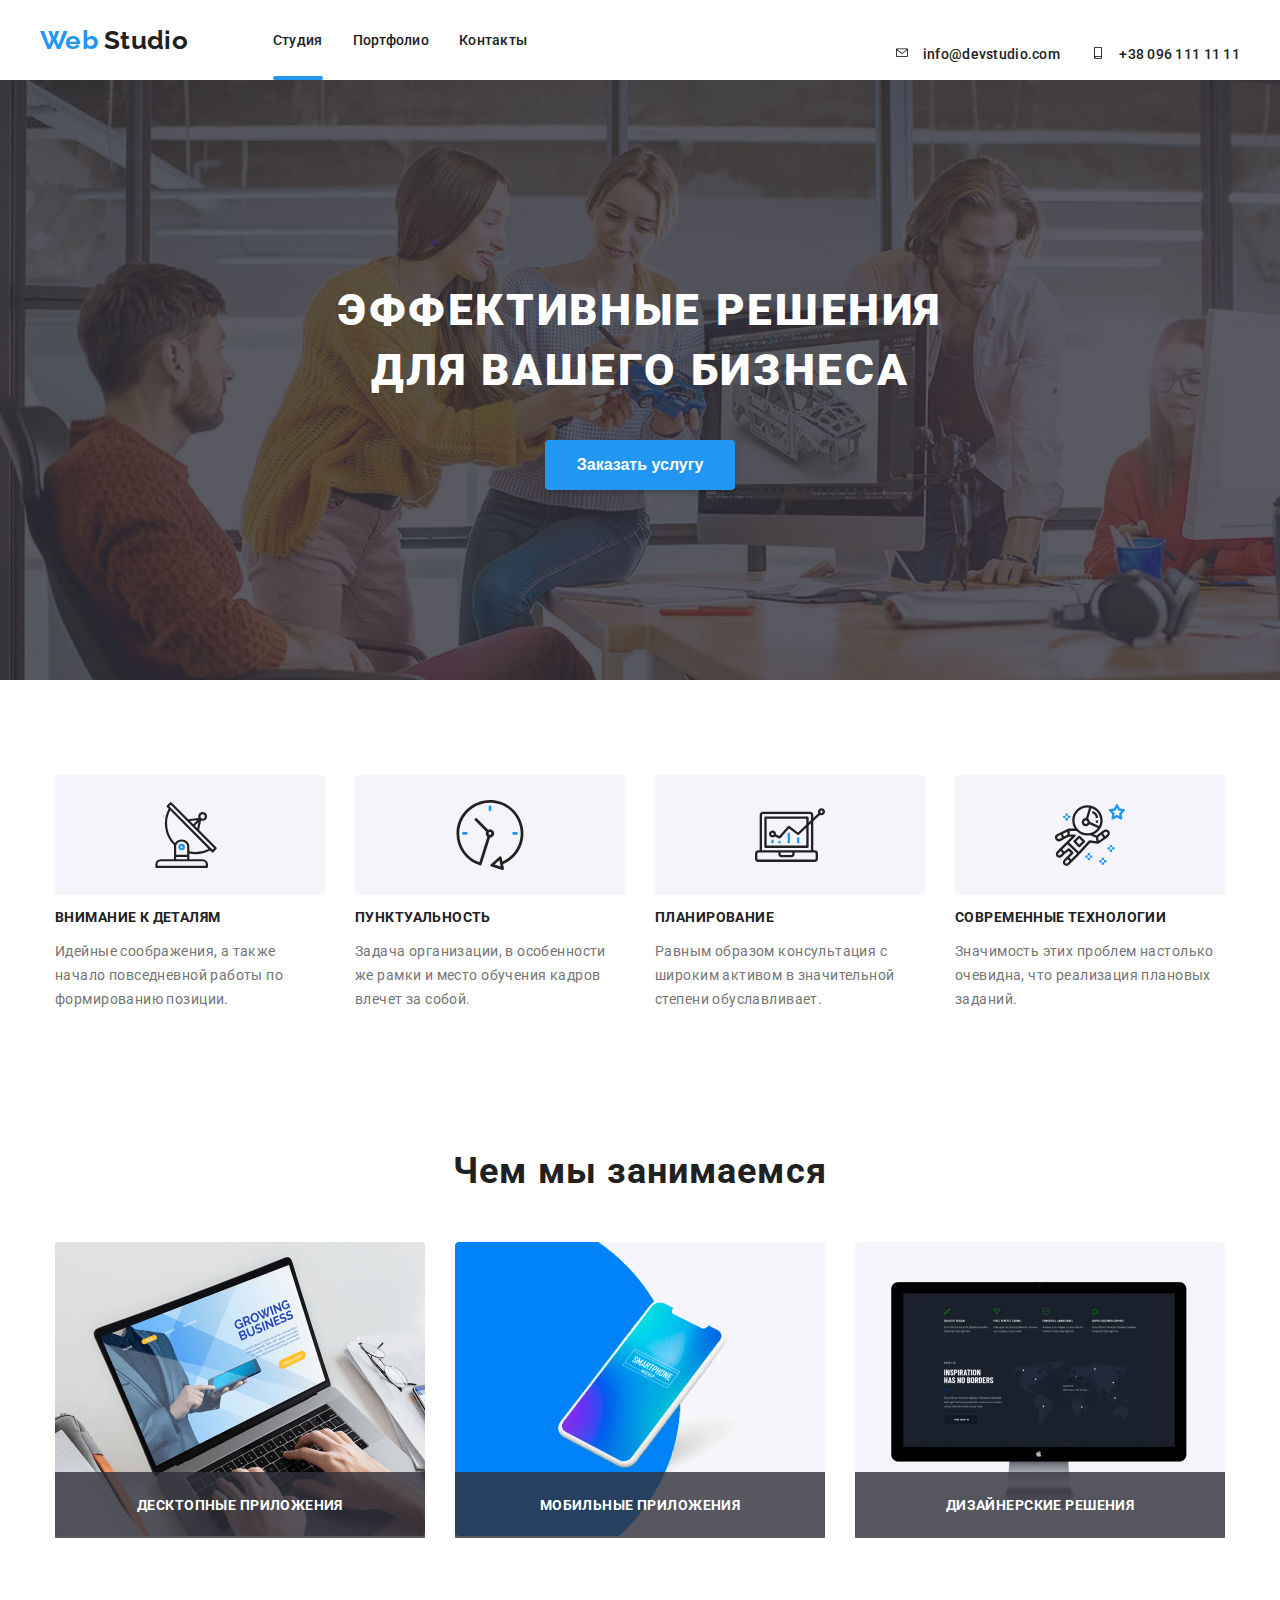
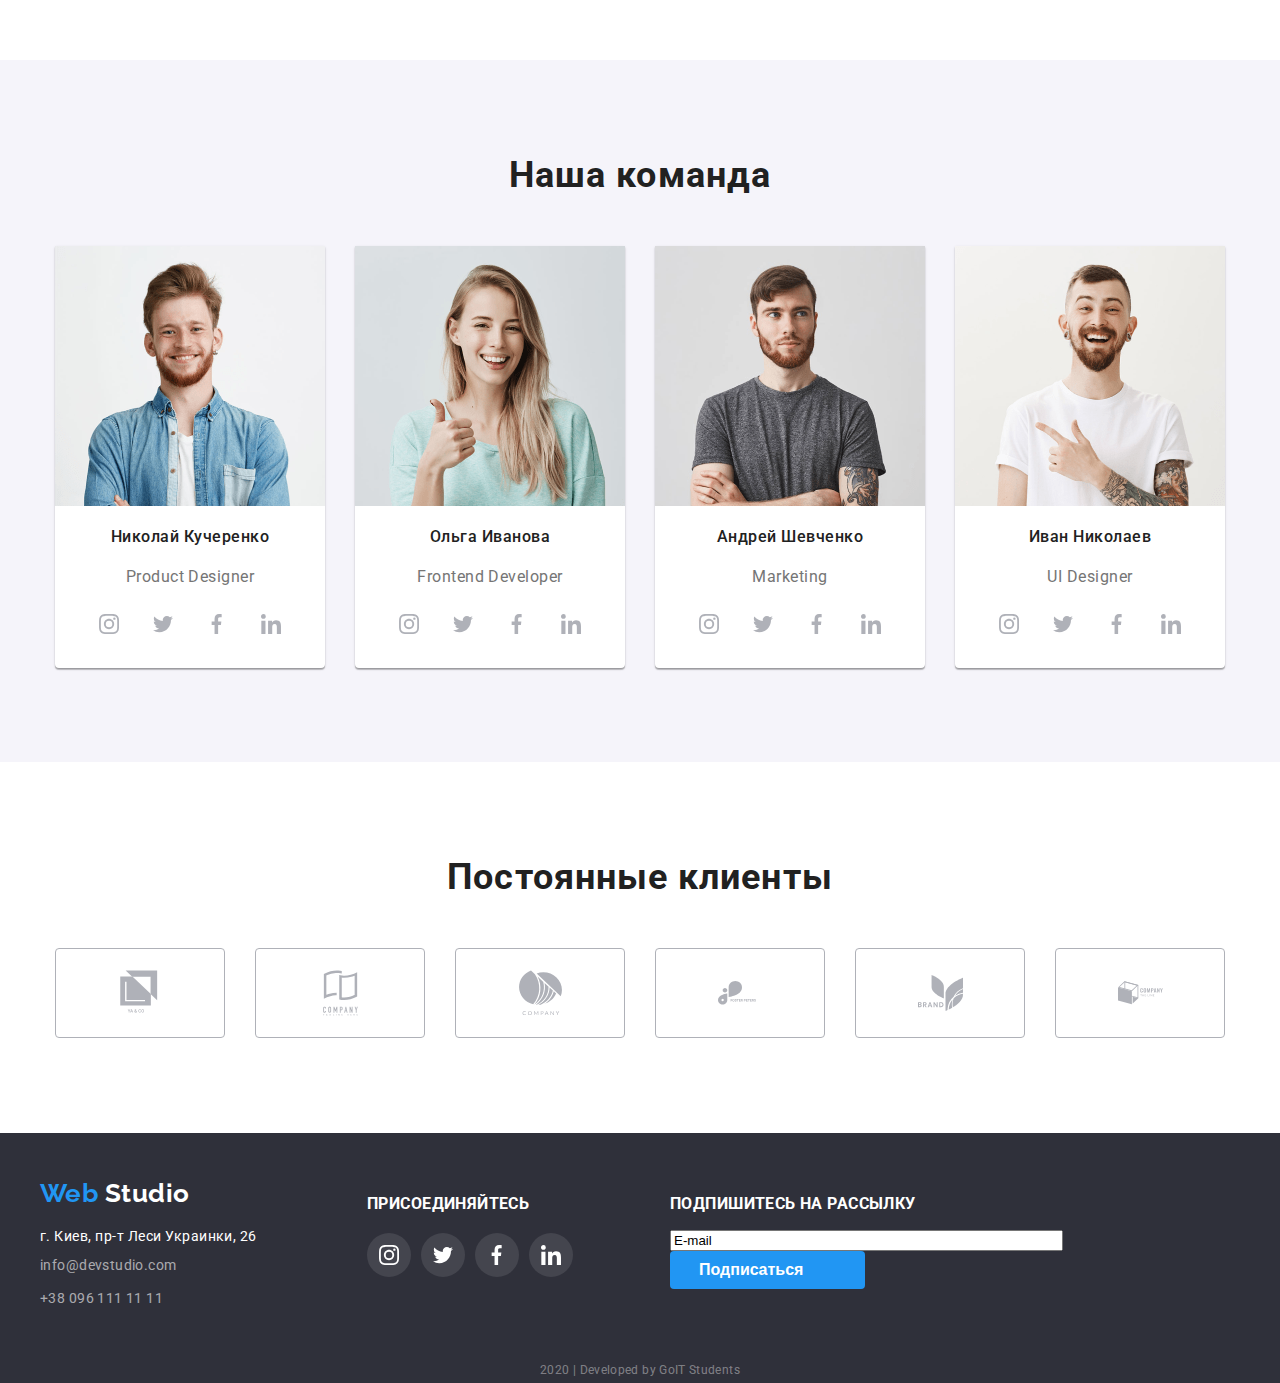
==== commit 713baeee: "fix bag" ====
--- a/index.html
+++ b/index.html
@@ -10,7 +10,9 @@
   <header>
     <div class="conteiner conteiner-header">
     <nav class="nav-conteiner">
-      <a href="/" class="logo"><span class="logo-one">Web</span> Studio</a>
+      <div class="conteiner-logo">
+        <a href="/" class="logo"><span class="logo-one">Web</span> Studio</a>
+      </div>
       <ul class="nav-list">
         <li><a href="./index.html" class="nav-link active-link">Студия</a></li>
         <li><a href="./portfolio.html" class="nav-link">Портфолио</a></li>
@@ -41,7 +43,7 @@
     <section class="main-section">
       <div class="container hero-section-1 hero-section-2"> 
         <h1 class="hero-title">Эффективные решения для вашего бизнеса</h1>
-        <button href="#" class="button-h1">Заказать услугу</button>
+        <button class="button-h1">Заказать услугу</button>
       </div>
     </section>
     <section class="qualities">  
@@ -280,7 +282,7 @@
     </section>
     <section class="our-clients">
       <div class="conteiner clients">
-        <h2>Постоянные клиенты</h2>
+        <h2 class="regular-clients">Постоянные клиенты</h2>
         <ul class="our-clients-list">
           <li>
             <a href="#" aria-label="company1" class="link-clients">
@@ -338,7 +340,7 @@
           <div class="footer-contacts footer-phone">
             <a href="mailto:info@devstudio.com">info@devstudio.com</a>
             <a href="tel:+380961111111">+38 096 111 11 11</a>
-          </div>  
+          </div>
         </address>
       </div>
       <div class="join-us">
--- a/css/main.css
+++ b/css/main.css
@@ -12,6 +12,7 @@
 
 }
 
+
 body {
     font-family: var(--font-text);
     letter-spacing: 0.03em;
@@ -46,6 +47,9 @@
     font-weight: bold;
     font-style: normal;
     font-size: 26px;
+}
+
+.conteiner-logo {
     margin-right: 85px;
 }
 
@@ -116,15 +120,28 @@
 .icon-contact {
     width: 16px;
     height: 12px;
+    margin-right: 10px;
 }
 
 .conteiner-header  {
+    position: relative;
     display: flex;
     justify-content: center;
     padding-left: 15px;
     padding-right: 15px;
-   
     margin-bottom: 0;
+    max-height: 80px;
+}
+
+.portfolio-header::after {
+    content: '';
+    position: absolute;
+    bottom: 0;
+    left: 0;
+    width: 100%;
+    height: 1px;
+    background-color: #ECECEC;
+
 }
 
 .nav-conteiner {
@@ -213,7 +230,7 @@
 
 
 .we-do-item {
-    margin-bottom: 92px;
+    margin-bottom: 50px;
 }
 
 .we-do-point {
@@ -298,6 +315,11 @@
     
 }
 
+.regular-clients {
+    margin-top: 94px;
+    margin-bottom: 50px;
+}
+
 .qualities-li li+li, 
 .we-do-li li+li,
 .team-li li+li {
@@ -352,7 +374,7 @@
 }
 
 .what-we-do{
-    margin-bottom: 92px;
+    margin-bottom: 120px;
 }
 
 .what-we-do p {
@@ -452,6 +474,7 @@
 .our-clients-list {
     display: flex;
     justify-content: space-between;
+    margin: 0;
     padding: 0;
     margin-bottom: 95px;
     padding-left: 15px;
@@ -494,10 +517,12 @@
 }
 
 .project-text {
+    margin: 0;
     font-size: 16px;
     line-height: 30px;
     letter-spacing: 0.03em;
     padding-left: 24px ;
+    color: #757575;
 }
 
 .our-portfolio {
@@ -511,6 +536,8 @@
     display: flex;
     justify-content: center;
     padding: 0;
+    margin-top: 100px;
+    margin-bottom: 56px;
 }
 
 .project-link li {
@@ -527,6 +554,11 @@
     padding: 6px 22px;
 }
 
+
+.project-link li:hover a {
+    box-shadow: 0px 2px 2px rgba(0, 0, 0, 0.12), 0px 1px 2px rgba(0, 0, 0, 0.08), 0px 3px 1px rgba(0, 0, 0, 0.1);
+}
+
 .card-position {
     display: flex;
     flex-wrap: wrap;
@@ -538,6 +570,8 @@
     display: flex;
     flex-wrap: wrap;
     padding: 0;
+    margin-top: 0;
+    margin-bottom: 0;
 }
 
 .card-portfolio {
@@ -546,10 +580,12 @@
     margin-right: 30px;
     border: 1px solid #EEEEEE;
     box-sizing: border-box;
+    overflow: hidden;
 }
 
 .card-portfolio:hover {
     box-shadow: 1px 4px 6px rgba(0, 0, 0, 0.16), 0px 4px 4px rgba(0, 0, 0, 0.06), 0px 1px 1px rgba(0, 0, 0, 0.12);
+    border: 0;
 }
 
 .cont-wedo{
@@ -559,15 +595,19 @@
 
 .card-text {
     position: absolute;
-    opacity: 0;
-    margin: 0;
-    padding: 70px 24px 60px 24px ;
+    top: 0;
+    left: 0;
+    width: 100%;
+    height: 100%;
+    margin: 0;
+    padding: 63px 24px;
     font-size: 18px;
     line-height: 28px;
     color: #FFFFFF;
     background-color: rgba(33, 150, 243, 0.9);
-    transition: transform 250ms cubic-bezier(0.4, 0, 0.2, 1), 
-    opacity 250ms cubic-bezier(0.4, 0, 0.2, 1);
+    transition: transform 250ms cubic-bezier(0.4, 0, 0.2, 1);
+    box-sizing: border-box;
+    transform: translateY(100%);
 
 }
 /*
@@ -581,9 +621,8 @@
     transform: translateY(100%);
 }
 */
-.card-anima:hover .card-text {
-    opacity: 1;
-    transform: translateY(-100%);
+.cont-wedo:hover .card-text {
+    transform: translateY(0);
 }
 /*
 .card-anima:hover .cont-wedo:before {
@@ -609,13 +648,14 @@
 .card-content h3 {
     margin: 0;
     margin-top: 20px;
+    margin-left: 24px;
     margin-bottom: 4px;
-    padding-left: 24px;
-}
- 
+}
+
 .footer-adress {
     font-style: normal;
     font-size: 14px;
+    margin-top: 20px;
 }
 
 .conte-footer {
@@ -627,16 +667,18 @@
 
 .position-adress {
     width: 230px;
+    margin-top: 45px;
+}
+
+
+.footer-phone {
+    display: flex;
     flex-direction: column ;
-    justify-content: flex-start;
-    margin-top: 45px;
-}
-
-
-.footer-phone {
-    display: flex;
-    flex-direction: column ;
-
+}
+
+.footer-phone a {
+    margin-top: 9px;
+    color: rgba(255, 255, 255, 0.6);
 }
 
 .join-us {
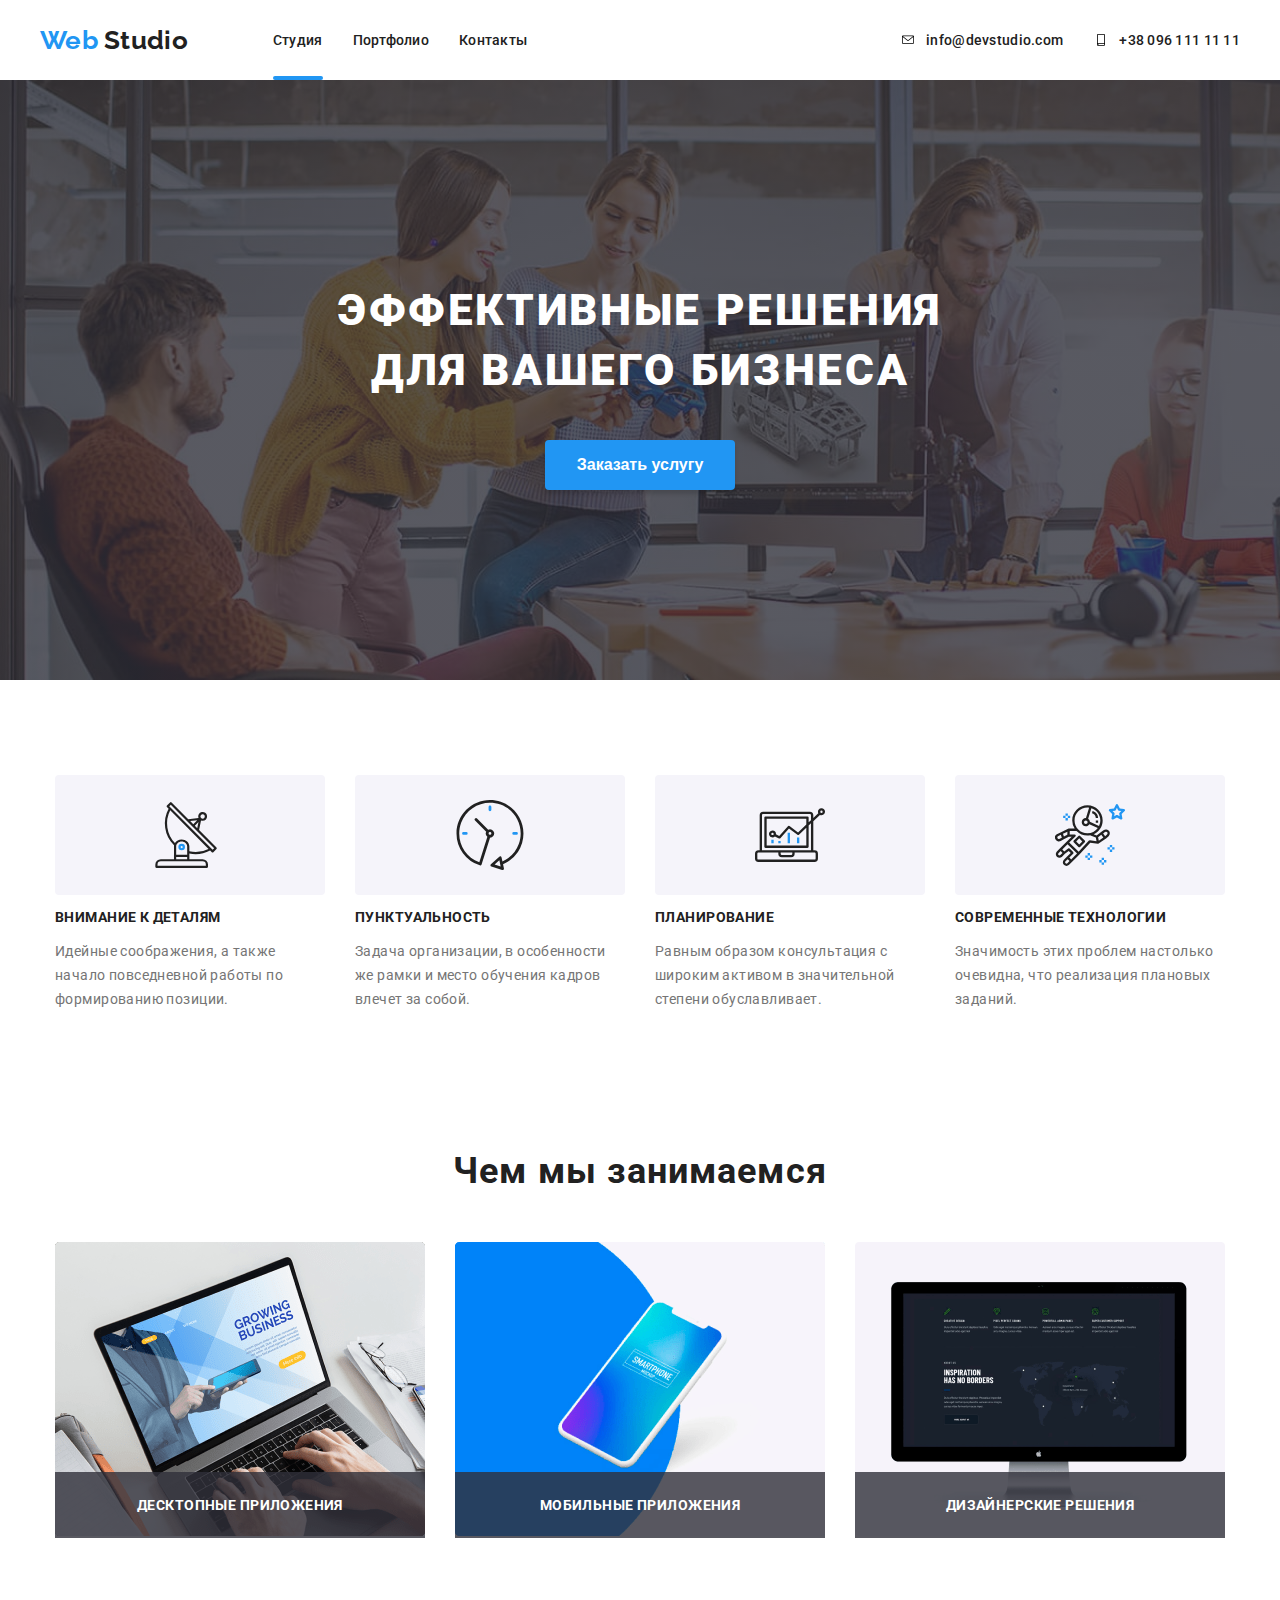
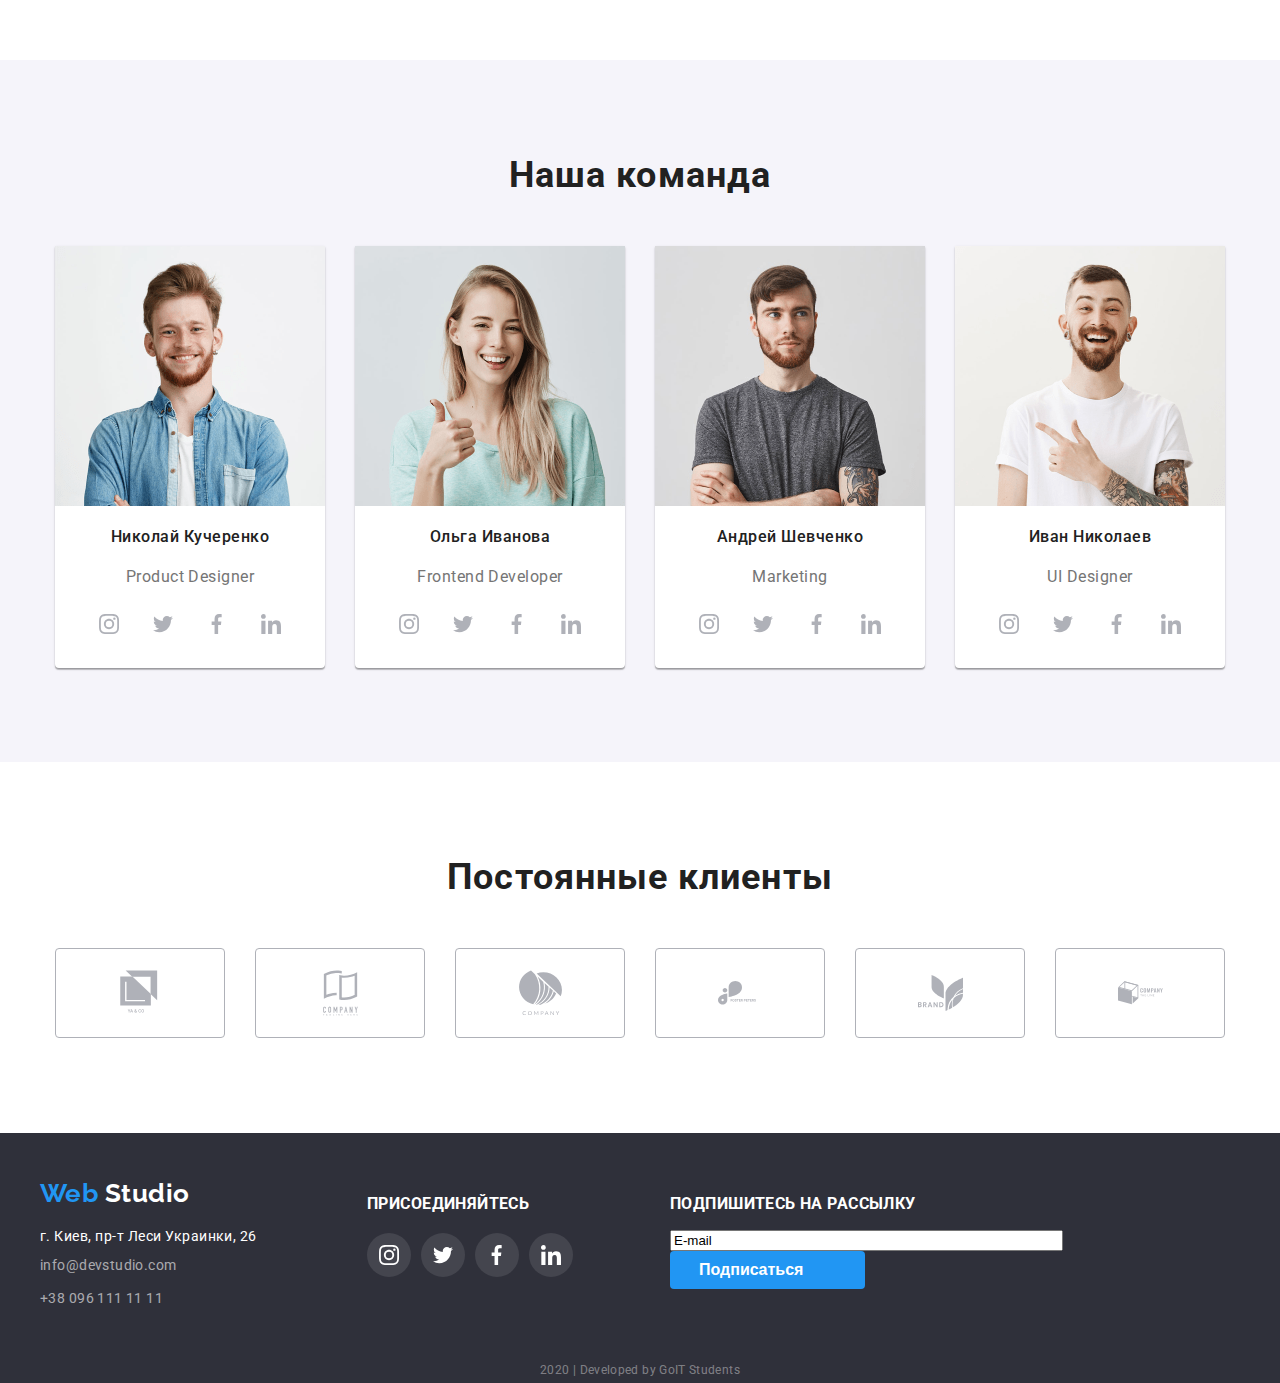
==== commit 73c57b5e: "finish" ====
--- a/index.html
+++ b/index.html
@@ -21,15 +21,15 @@
     </nav>
     <div class="contacts">
       <ul class="contacts-link">
-        <li class="contackt-hover">
-          <a href="mailto:info@devstudio.com" >
+        <li>
+          <a href="mailto:info@devstudio.com" class="contacts-header">
             <svg class="icon-contact">
               <use href="img/sprite.svg#icon-mail"></use>
             </svg>
             info@devstudio.com</a>
         </li>
-        <li class="contackt-hover">
-          <a href="tel:+380961111111">
+        <li>
+          <a href="tel:+380961111111" class="contacts-header" >
             <svg class="icon-contact">
               <use href="img/sprite.svg#icon-phone"></use>
             </svg>
@@ -41,9 +41,9 @@
   </header>
   <main>
     <section class="main-section">
-      <div class="container hero-section-1 hero-section-2"> 
+      <div class="container hero-section-1"> 
         <h1 class="hero-title">Эффективные решения для вашего бизнеса</h1>
-        <button class="button-h1">Заказать услугу</button>
+        <button data-modal-open class="button-h1" >Заказать услугу</button>
       </div>
     </section>
     <section class="qualities">  
@@ -329,9 +329,17 @@
         </ul>
       </div>
     </section>
+    <div data-modal class="backdrop is-hidden">
+      <div class="modal">
+        <div class="modal-content">
+          <h3 class="heder-modal">Оставьте свои данные, мы вам перезвоним</h3>
+        </div>
+        <button data-modal-close class="modal-close"></button>
+      </div>
+    </div>
   </main>
   <footer>
-    <div class="conteiner conte-footer">
+    <div class="conteiner conteiner-footer">
       <div class="position-adress">
         <a href="/" class="logo"><span class="logo-one">Web</span> Studio</a>
         <address class="footer-adress">
@@ -388,5 +396,6 @@
     </div>
     <div class="dev">2020 | Developed by GoIT Students </div>
   </footer>
+  <script src="./js/modal.js"></script>
 </body>
 </html>--- a/css/main.css
+++ b/css/main.css
@@ -110,6 +110,12 @@
 
 .contacts-link {
     display: flex;
+    margin: 0;
+}
+
+.contacts-header {
+    display: flex;
+    align-items: center;
 }
 
 .contacts li:not(:last-child),
@@ -610,29 +616,11 @@
     transform: translateY(100%);
 
 }
-/*
-.cont-wedo:before {
-    content: '';
-    position: absolute;
-    opacity: 0;
-    height: 100%;
-    width: 100%;
-    background-color: rgba(33, 150, 243, 0.9);
-    transform: translateY(100%);
-}
-*/
-.cont-wedo:hover .card-text {
+
+.card-portfolio:hover .card-text {
     transform: translateY(0);
 }
-/*
-.card-anima:hover .cont-wedo:before {
-    opacity: 1;
-    transition: 250ms ease;
-    transform: translateY(-100%);
-    
-
-} 
-*/
+
 .card-portfolio li:not(img) {
     padding-left: 24px;
 }
@@ -658,7 +646,59 @@
     margin-top: 20px;
 }
 
-.conte-footer {
+
+.backdrop {
+    position: fixed;
+    top: 0;
+    left: 0;
+    height: 100%;
+    width: 100%;
+    background-color: rgba(0, 0, 0, 0.2);
+}
+
+.backdrop.is-hidden {
+    opacity: 0;
+    pointer-events: none;
+}
+
+.modal {
+    position: absolute;
+    top: 50%;
+    left: 50%;
+    transform: translate(-50%, -50%);
+    min-width: 530px;
+    min-height: 580px;
+    background-color: #FFFFFF;
+}
+
+.modal-close {
+    position: absolute;
+    top: 0;
+    right: 0;
+    margin-top: 8px;
+    margin-right: 8px;
+    background-image: url(/img/Vector.svg);
+    background-repeat: no-repeat;
+    background-position: center;
+    width: 30px;
+    height: 30px;
+    border: 1px solid rgba(0, 0, 0, 0.1);
+    border-radius: 50%;
+    background-color: #FFFFFF;
+}
+
+.modal-content {
+    width: 448px;
+    margin: 40px 40px;
+}
+
+.heder-modal {
+    margin: 0;
+    text-align: center;
+}
+
+
+.conteiner-footer {
     justify-content: space-between;
     height: 225px;
     padding-left: 15px; 
